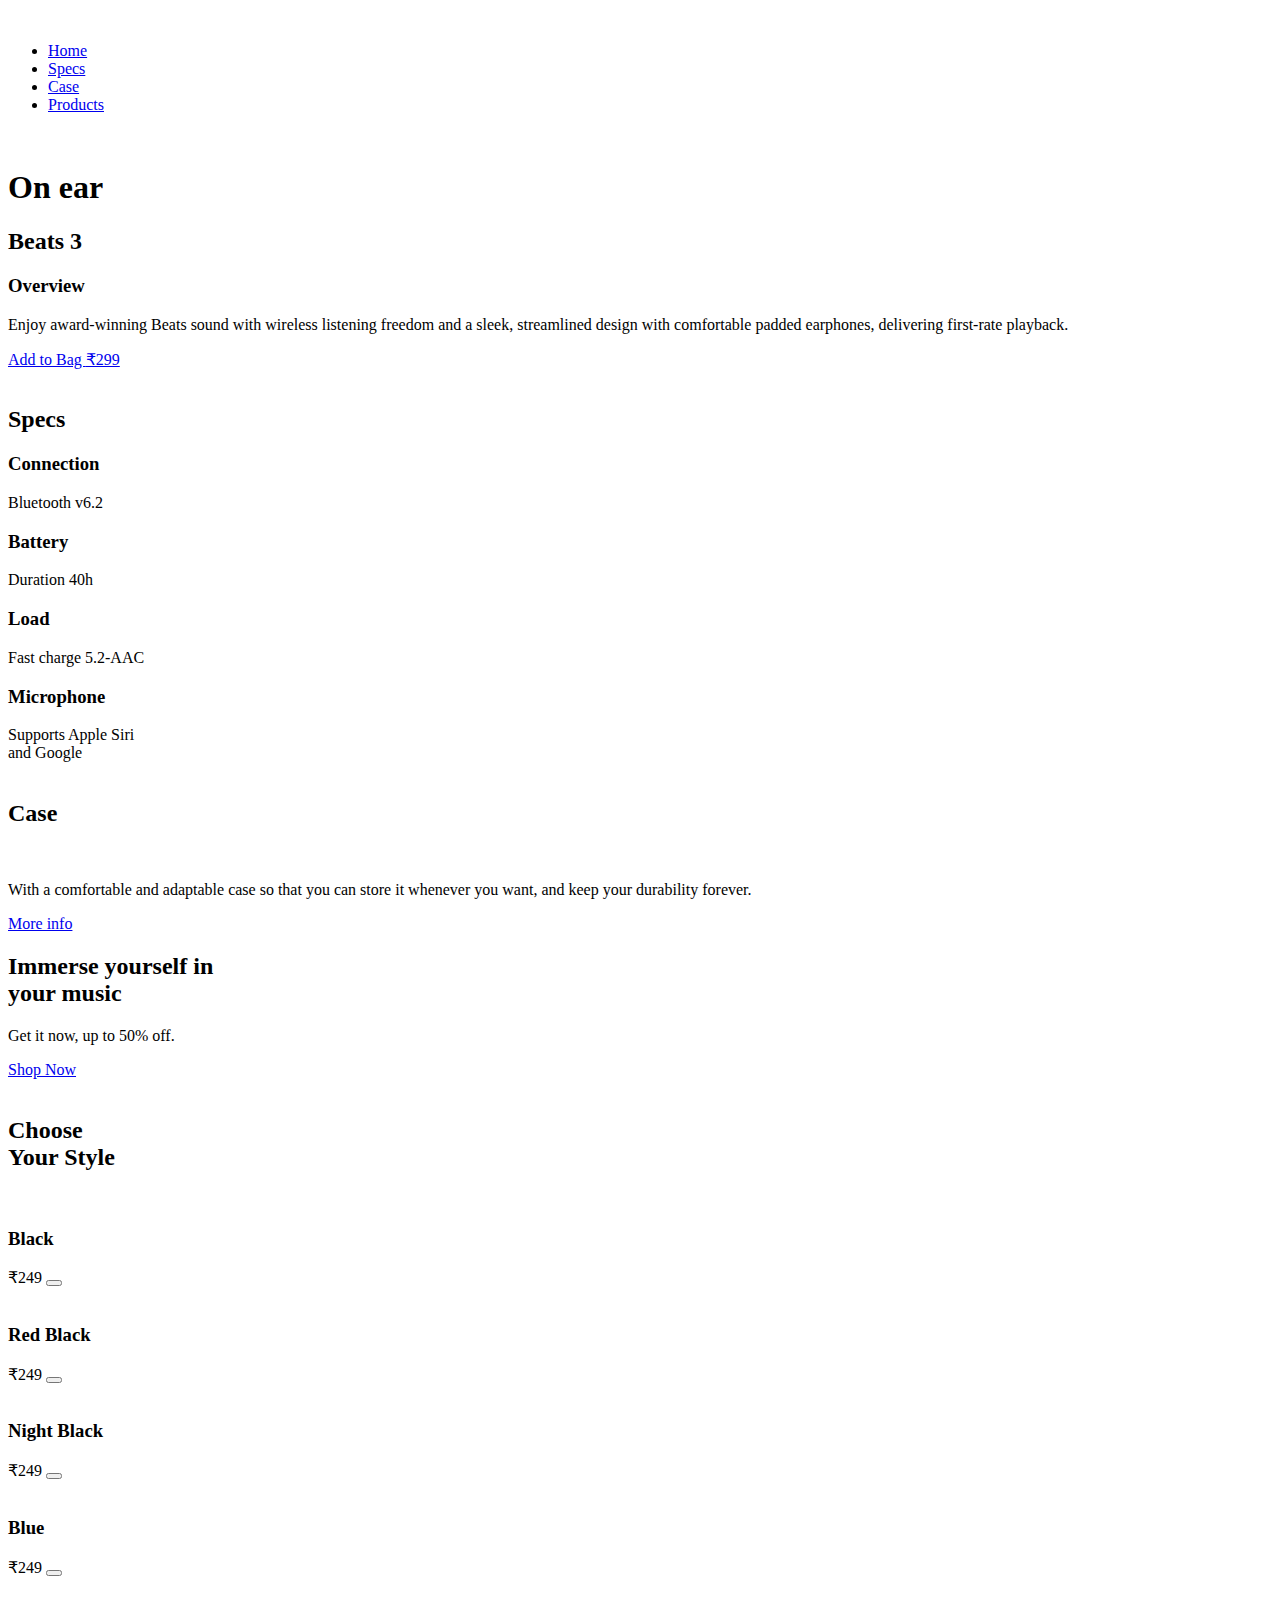
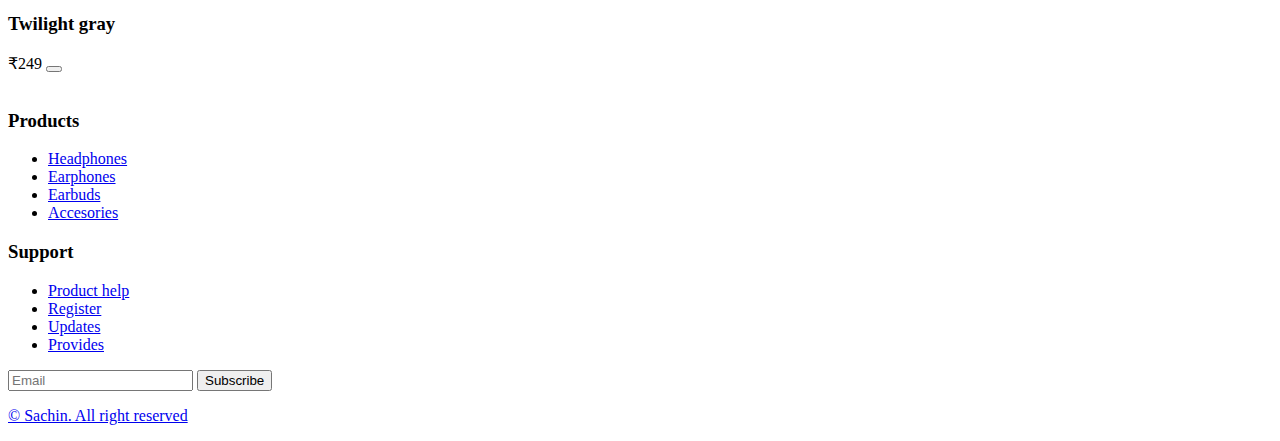
==== Landing Page/index.html @ 13a0cc2d "Add files via upload" ====
<!DOCTYPE html>
    <html lang="en">
    <head>
        <meta charset="UTF-8">
        <meta name="viewport" content="width=device-width, initial-scale=1.0">

        <!--=============== FAVICON ===============-->
        <link rel="shortcut icon" href="assets/img/favicon.png" type="image/x-icon">

        <!--=============== REMIX ICONS ===============-->
        <link href="https://cdn.jsdelivr.net/npm/remixicon@2.5.0/fonts/remixicon.css" rel="stylesheet">

        <!--=============== CSS ===============-->
        <link rel="stylesheet" href="assets/css/styles.css">

        <title>Responsive landing page headphones</title>
    </head>
    <body>
        <!--=============== HEADER ===============-->
        <header class="header" id="header">
            <nav class="nav container">
                <a href="#" class="nav__logo">
                    <img src="assets/img/logo.png" alt="">
                </a>

                <div class="nav__menu" id="nav-menu">
                    <ul class="nav__list">
                        <li class="nav__item">
                            <a href="#home" class="nav__link active-link">Home</a>
                        </li>
                        <li class="nav__item">
                            <a href="#specs" class="nav__link">Specs</a>
                        </li>
                        <li class="nav__item">
                            <a href="#case" class="nav__link">Case</a>
                        </li>
                        <li class="nav__item">
                            <a href="#products" class="nav__link">Products</a>
                        </li>
                    </ul>

                    <div class="nav__close" id="nav-close">
                        <i class="ri-close-line"></i>
                    </div>
                </div>

                <div class="nav__toggle" id="nav-toggle">
                    <i class="ri-function-line"></i>
                </div>
            </nav>
        </header>

        <main class="main">
            <!--=============== HOME ===============-->
            <section class="home section" id="home">
                <div class="home__container container grid">
                    <div>
                        <img src="assets/img/home.png" alt="" class="home__img">
                    </div>
                    
                    <div class="home__data">
                        <div class="home__header">
                            <h1 class="home__title">On ear</h1>
                            <h2 class="home__subtitle">Beats 3</h2>
                        </div>

                        <div class="home__footer">
                            <h3 class="home__title-description">Overview</h3>
                            <p class="home__description">Enjoy award-winning Beats sound with wireless listening freedom and a sleek, 
                                streamlined design with comfortable padded earphones, delivering first-rate playback.
                            </p>
                            <a href="#" class="button button--flex">
                                <span class="button--flex">
                                    <i class="ri-shopping-bag-line button__icon"></i> Add to Bag
                                </span>
                                <span class="home__price">₹299</span>
                            </a>
                        </div>
                    </div>
                </div>
            </section>
            
            <!--=============== SPONSOR ===============-->
            <section class="sponsor section">
                <div class="sponsor__container container grid">
                    <img src="assets/img/sponsor1.png" alt="" class="sponsor__img">
                    <img src="assets/img/sponsor2.png" alt="" class="sponsor__img">
                    <img src="assets/img/sponsor3.png" alt="" class="sponsor__img">
                    <img src="assets/img/sponsor4.png" alt="" class="sponsor__img">
                </div>
            </section>

            <!--=============== SPECS ===============-->
            <section class="specs section grid" id="specs">
                <h2 class="section__title section__title-gradient">Specs</h2>

                <div class="specs__container container grid">
                    <div class="specs__content grid">
                        <div class="specs__data">
                            <i class="ri-bluetooth-line specs__icon"></i>
                            <h3 class="specs__title">Connection</h3>
                            <span class="specs__subtitle">Bluetooth v6.2</span>
                        </div>
    
                        <div class="specs__data">
                            <i class="ri-battery-charge-line specs__icon"></i>
                            <h3 class="specs__title">Battery</h3>
                            <span class="specs__subtitle">Duration 40h</span>
                        </div>
    
                        <div class="specs__data">
                            <i class="ri-plug-line specs__icon"></i>
                            <h3 class="specs__title">Load</h3>
                            <span class="specs__subtitle">Fast charge 5.2-AAC</span>
                        </div>
    
                        <div class="specs__data">
                            <i class="ri-mic-line specs__icon"></i>
                            <h3 class="specs__title">Microphone</h3>
                            <span class="specs__subtitle">Supports Apple Siri <br> and Google</span>
                        </div>
                    </div>
                    
                    <div>
                        <img src="assets/img/specs.png" alt="" class="specs__img">
                    </div>
                </div>
            </section>

            <!--=============== CASE ===============-->
            <section class="case section grid" id="case">
                <h2 class="section__title section__title-gradient">Case</h2>

                <div class="case__container container grid">
                    <div>
                        <img src="assets/img/case.png" alt="" class="case__img">
                    </div>

                    <div class="case__data">
                        <p class="case__description">With a comfortable and adaptable case so that you can 
                            store it whenever you want, and keep your durability forever.
                        </p>
                        <a href="#" class="button button--flex">
                            <i class="ri-information-line button__icon"></i> More info
                        </a>
                    </div>
                </div>
            </section>

            <!--=============== DISCOUNT ===============-->
            <section class="discount section">
                <div class="discount__container container grid">
                    <div class="discount__animate">
                        <h2 class="discount__title">Immerse yourself in <br> your music</h2>
                        <p class="discount__description">Get it now, up to 50% off.</p>
                        <a href="#" class="button button--flex">
                            <i class="ri-shopping-bag-line button__icon"></i> Shop Now
                        </a>
                    </div>

                    <img src="assets/img/discount.png" alt="" class="discount__img">
                </div>
            </section>

            <!--=============== PRODUCTS ===============-->
            <section class="products section" id="products">
                <h2 class="section__title section__title-gradient products__line">
                    Choose <br> Your Style
                </h2>

                <div class="products__container container grid">
                    <article class="products__card">
                        <div class="products__content">
                            <img src="assets/img/product1.png" alt="" class="products__img">
    
                            <h3 class="products__title">Black</h3>
                            <span class="products__price">₹249</span>
    
                            <button class="button button--flex products__button">
                                <i class="ri-shopping-bag-line button__icon"></i>
                            </button>
                        </div>
                    </article>
                    <article class="products__card">
                        <div class="products__content">
                            <img src="assets/img/product2.png" alt="" class="products__img">
    
                            <h3 class="products__title">Red Black</h3>
                            <span class="products__price">₹249</span>
    
                            <button class="button button--flex products__button">
                                <i class="ri-shopping-bag-line button__icon"></i>
                            </button>
                        </div>
                    </article>
                    <article class="products__card">
                        <div class="products__content">
                            <img src="assets/img/product3.png" alt="" class="products__img">
    
                            <h3 class="products__title">Night Black</h3>
                            <span class="products__price">₹249</span>
    
                            <button class="button button--flex products__button">
                                <i class="ri-shopping-bag-line button__icon"></i>
                            </button>
                        </div>
                    </article>
                    <article class="products__card">
                        <div class="products__content">
                            <img src="assets/img/product4.png" alt="" class="products__img">
    
                            <h3 class="products__title">Blue</h3>
                            <span class="products__price">₹249</span>
    
                            <button class="button button--flex products__button">
                                <i class="ri-shopping-bag-line button__icon"></i>
                            </button>
                        </div>
                    </article>

                    <article class="products__card">
                        <div class="products__content">
                            <img src="assets/img/product5.png" alt="" class="products__img">
    
                            <h3 class="products__title">Twilight gray</h3>
                            <span class="products__price">₹249</span>
    
                            <button class="button button--flex products__button">
                                <i class="ri-shopping-bag-line button__icon"></i>
                            </button>
                        </div>
                    </article>
                </div>
            </section>
        </main>

        <!--=============== FOOTER ===============-->
        <footer class="footer section">
            <div class="footer__container container grid">
                <a href="#" class="footer__logo">
                    <img src="assets/img/logo.png" alt="">
                </a>
    
                <div class="footer__content">
                    <h3 class="footer__title">Products</h3>
    
                    <ul class="footer__links">
                        <li>
                            <a href="#" class="footer__link">Headphones</a>
                        </li>
                        <li>
                            <a href="#" class="footer__link">Earphones</a>
                        </li>
                        <li>
                            <a href="#" class="footer__link">Earbuds</a>
                        </li>
                        <li>
                            <a href="#" class="footer__link">Accesories</a>
                        </li>
                    </ul>
                </div>
    
                <div class="footer__content">
                    <h3 class="footer__title">Support</h3>
    
                    <ul class="footer__links">
                        <li>
                            <a href="#" class="footer__link">Product help</a>
                        </li>
                        <li>
                            <a href="#" class="footer__link">Register</a>
                        </li>
                        <li>
                            <a href="#" class="footer__link">Updates</a>
                        </li>
                        <li>
                            <a href="#" class="footer__link">Provides</a>
                        </li>
                    </ul>
                </div>
    
                <div class="footer__content">
                    <form action="" class="footer__form">
                        <input type="email" placeholder="Email" class="footer__input">
                        <button class="button button--flex">
                            <i class="ri-send-plane-line button__icon"></i> Subscribe
                        </button>
                    </form>
    
                    <div class="footer__social">
                        <a href="https://www.facebook.com/" target="_blank" class="footer__social-link">
                            <i class="ri-facebook-fill"></i>
                        </a>
                        <a href="https://www.instagram.com/" target="_blank" class="footer__social-link">
                            <i class="ri-instagram-line"></i>
                        </a>
                        <a href="https://x.com/" target="_blank" class="footer__social-link">
                            <i class="ri-twitter-line"></i>
                        </a>
                    </div>
                </div>
            </div>

            <p class="footer__copy">
                <a href="#" target="_blank" class="footer__copy-link">&#169; Sachin. All right reserved</a>
            </p>
        </footer>

        <!--=============== SCROLL UP ===============-->
        <a href="#" class="scrollup" id="scroll-up">
            <i class="ri-arrow-up-s-line scrollup__icon"></i>
        </a>
        
        <!--=============== SCROLL REVEAL ===============-->
        <script src="https://unpkg.com/scrollreveal"></script>

        <!--=============== MAIN JS ===============-->
        <script src="assets/js/main.js"></script>
    </body>
</html>
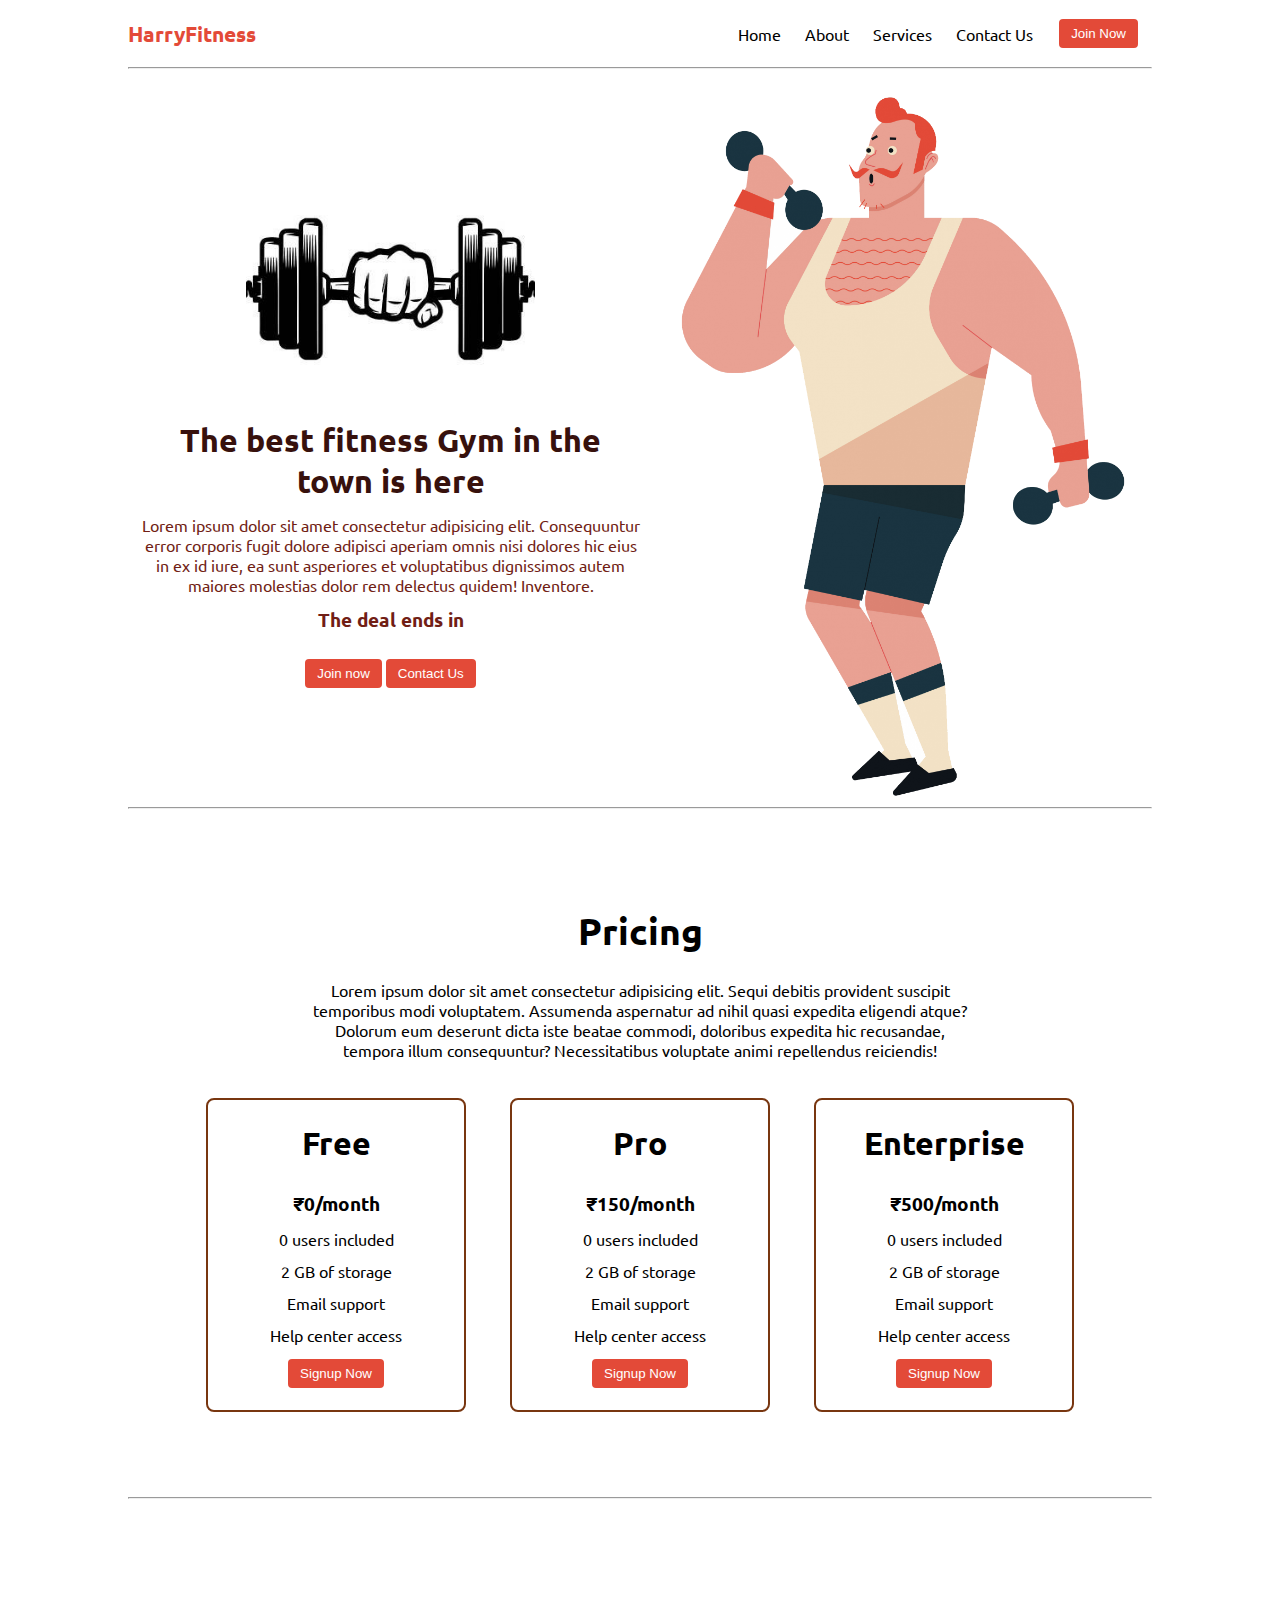
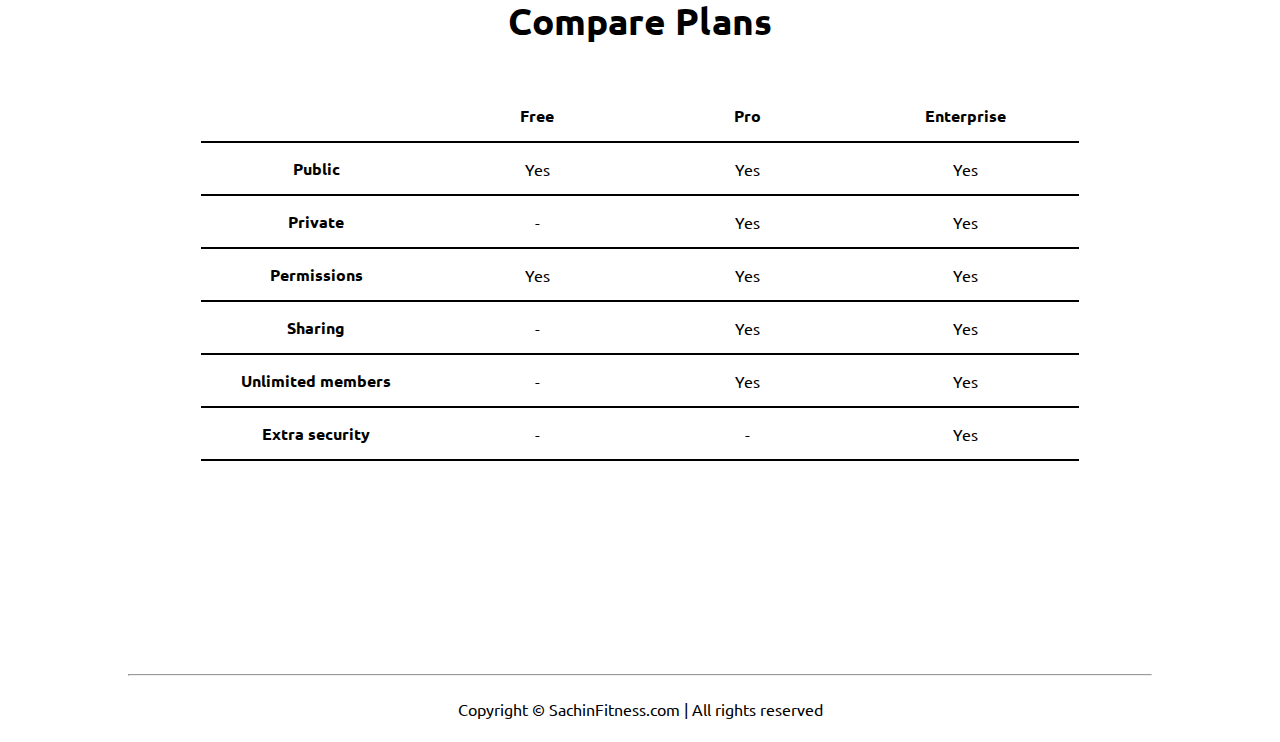
==== commit 99d9953b: "Add files via upload" ====
--- a/Landing Page/index.html
+++ b/Landing Page/index.html
@@ -1,320 +1,161 @@
 <!DOCTYPE html>
-    <html lang="en">
-    <head>
-        <meta charset="UTF-8">
-        <meta name="viewport" content="width=device-width, initial-scale=1.0">
+<html lang="en">
 
-        <!--=============== FAVICON ===============-->
-        <link rel="shortcut icon" href="assets/img/favicon.png" type="image/x-icon">
+<head>
+    <meta charset="UTF-8">
+    <meta http-equiv="X-UA-Compatible" content="IE=edge">
+    <meta name="viewport" content="width=device-width, initial-scale=1.0">
+    <title>SachinFitness - The best fitness gym in the town</title>
+    <link rel="stylesheet" href="style.css">
+    <script src="timer.js"></script>
+    <link rel="stylesheet" href="utils.css">
+</head>
 
-        <!--=============== REMIX ICONS ===============-->
-        <link href="https://cdn.jsdelivr.net/npm/remixicon@2.5.0/fonts/remixicon.css" rel="stylesheet">
-
-        <!--=============== CSS ===============-->
-        <link rel="stylesheet" href="assets/css/styles.css">
-
-        <title>Responsive landing page headphones</title>
-    </head>
-    <body>
-        <!--=============== HEADER ===============-->
-        <header class="header" id="header">
-            <nav class="nav container">
-                <a href="#" class="nav__logo">
-                    <img src="assets/img/logo.png" alt="">
-                </a>
-
-                <div class="nav__menu" id="nav-menu">
-                    <ul class="nav__list">
-                        <li class="nav__item">
-                            <a href="#home" class="nav__link active-link">Home</a>
-                        </li>
-                        <li class="nav__item">
-                            <a href="#specs" class="nav__link">Specs</a>
-                        </li>
-                        <li class="nav__item">
-                            <a href="#case" class="nav__link">Case</a>
-                        </li>
-                        <li class="nav__item">
-                            <a href="#products" class="nav__link">Products</a>
-                        </li>
-                    </ul>
-
-                    <div class="nav__close" id="nav-close">
-                        <i class="ri-close-line"></i>
+<body class='overflow-x-hidden'>
+    <div class="container mx-auto">
+        <header>
+            <nav class="flex justify-between">
+                <div class="logo font-bold flex items-center text-blue">HarryFitness</div>
+                <ul class="navbar flex items-center">
+                    <li>Home</li>
+                    <li>About</li>
+                    <li>Services</li>
+                    <li>Contact Us</li>
+                    <li><button class="btn">Join Now</button></li>
+                </ul>
+            </nav>
+            <hr>
+        </header>
+        <main class="min-h-screen">
+            <section class="section1">
+                <div class="flex">
+                    <div class="topleft flex flex-col justify-center px-2">
+                        <div class=" text-center">
+                            <img class="dumbellimg" src="dumbell.png" alt="">
+                        </div>
+                        <h1 class="my-1 text-center">The best fitness Gym in the town is here</h1>
+                        <p class=" text-center">Lorem ipsum dolor sit amet consectetur adipisicing elit. Consequuntur
+                            error corporis fugit dolore adipisci aperiam omnis nisi dolores hic eius in ex id iure, ea
+                            sunt asperiores et voluptatibus dignissimos autem maiores molestias dolor rem delectus
+                            quidem! Inventore.</p>
+                            <!-- Display the countdown timer in an element -->
+                            <p class="deal text-center">The deal ends in <span id="demo"></span></p>
+                            <div class="buttons">
+                                <button class="btn">Join now</button>
+                                <button class="btn">Contact Us</button>
+                            </div>
                     </div>
-                </div>
-
-                <div class="nav__toggle" id="nav-toggle">
-                    <i class="ri-function-line"></i>
-                </div>
-            </nav>
-        </header>
-
-        <main class="main">
-            <!--=============== HOME ===============-->
-            <section class="home section" id="home">
-                <div class="home__container container grid">
-                    <div>
-                        <img src="assets/img/home.png" alt="" class="home__img">
-                    </div>
-                    
-                    <div class="home__data">
-                        <div class="home__header">
-                            <h1 class="home__title">On ear</h1>
-                            <h2 class="home__subtitle">Beats 3</h2>
-                        </div>
-
-                        <div class="home__footer">
-                            <h3 class="home__title-description">Overview</h3>
-                            <p class="home__description">Enjoy award-winning Beats sound with wireless listening freedom and a sleek, 
-                                streamlined design with comfortable padded earphones, delivering first-rate playback.
-                            </p>
-                            <a href="#" class="button button--flex">
-                                <span class="button--flex">
-                                    <i class="ri-shopping-bag-line button__icon"></i> Add to Bag
-                                </span>
-                                <span class="home__price">₹299</span>
-                            </a>
-                        </div>
+                    <div class="topright flex justify-center">
+                        <img class="gymimg" src="gym.png" alt="">
                     </div>
                 </div>
             </section>
-            
-            <!--=============== SPONSOR ===============-->
-            <section class="sponsor section">
-                <div class="sponsor__container container grid">
-                    <img src="assets/img/sponsor1.png" alt="" class="sponsor__img">
-                    <img src="assets/img/sponsor2.png" alt="" class="sponsor__img">
-                    <img src="assets/img/sponsor3.png" alt="" class="sponsor__img">
-                    <img src="assets/img/sponsor4.png" alt="" class="sponsor__img">
+            <hr>
+            <section class="section2">
+                <h1 class="text-center my-2">Pricing</h1>
+                <p class="my-2">Lorem ipsum dolor sit amet consectetur adipisicing elit. Sequi debitis provident
+                    suscipit temporibus modi voluptatem. Assumenda aspernatur ad nihil quasi expedita eligendi atque?
+                    Dolorum eum deserunt dicta iste beatae commodi, doloribus expedita hic recusandae, tempora illum
+                    consequuntur? Necessitatibus voluptate animi repellendus reiciendis!</p>
+                <div class="boxes flex justify-center">
+                    <div class="box">
+                        <h2>Free</h2>
+                        <ul>
+                            <li class="highlighted">₹0/month</li>
+                            <li>0 users included</li>
+                            <li>2 GB of storage</li>
+                            <li>Email support</li>
+                            <li>Help center access</li>
+                            <li><button class="btn">Signup Now</button></li>
+                        </ul>
+                    </div>
+                    <div class="box">
+                        <h2>Pro</h2>
+                        <ul>
+                            <li class="highlighted">₹150/month</li>
+                            <li>0 users included</li>
+                            <li>2 GB of storage</li>
+                            <li>Email support</li>
+                            <li>Help center access</li>
+                            <li><button class="btn">Signup Now</button></li>
+                        </ul>
+                    </div>
+                    <div class="box">
+                        <h2>Enterprise</h2>
+                        <ul>
+                            <li class="highlighted">₹500/month</li>
+                            <li>0 users included</li>
+                            <li>2 GB of storage</li>
+                            <li>Email support</li>
+                            <li>Help center access</li>
+                            <li><button class="btn">Signup Now</button></li>
+                        </ul>
+                    </div>
+
                 </div>
             </section>
-
-            <!--=============== SPECS ===============-->
-            <section class="specs section grid" id="specs">
-                <h2 class="section__title section__title-gradient">Specs</h2>
-
-                <div class="specs__container container grid">
-                    <div class="specs__content grid">
-                        <div class="specs__data">
-                            <i class="ri-bluetooth-line specs__icon"></i>
-                            <h3 class="specs__title">Connection</h3>
-                            <span class="specs__subtitle">Bluetooth v6.2</span>
-                        </div>
-    
-                        <div class="specs__data">
-                            <i class="ri-battery-charge-line specs__icon"></i>
-                            <h3 class="specs__title">Battery</h3>
-                            <span class="specs__subtitle">Duration 40h</span>
-                        </div>
-    
-                        <div class="specs__data">
-                            <i class="ri-plug-line specs__icon"></i>
-                            <h3 class="specs__title">Load</h3>
-                            <span class="specs__subtitle">Fast charge 5.2-AAC</span>
-                        </div>
-    
-                        <div class="specs__data">
-                            <i class="ri-mic-line specs__icon"></i>
-                            <h3 class="specs__title">Microphone</h3>
-                            <span class="specs__subtitle">Supports Apple Siri <br> and Google</span>
-                        </div>
-                    </div>
-                    
-                    <div>
-                        <img src="assets/img/specs.png" alt="" class="specs__img">
-                    </div>
-                </div>
+            <hr>
+            <section class="section3">
+                <h1 class="text-center my-2">Compare Plans</h1>
+                <div class="container plantable">
+                    <table class="table text-center">
+                      <thead>
+                        <tr>
+                          <th></th><th>Free</th>
+                          <th>Pro</th>
+                          <th>Enterprise</th>
+                        </tr>
+                      </thead>
+                      <tbody>
+                        <tr>
+                          <th scope="row" class="text-start">Public</th>
+                          <td>Yes</svg></td>
+                          <td>Yes</svg></td>
+                          <td>Yes</svg></td>
+                        </tr>
+                        <tr>
+                          <th scope="row" class="text-start">Private</th>
+                          <td>-</td>
+                          <td>Yes</svg></td>
+                          <td>Yes</svg></td>
+                        </tr>
+                      </tbody>
+              
+                      <tbody>
+                        <tr>
+                          <th scope="row" class="text-start">Permissions</th>
+                          <td>Yes</svg></td>
+                          <td>Yes</svg></td>
+                          <td>Yes</svg></td>
+                        </tr>
+                        <tr>
+                          <th scope="row" class="text-start">Sharing</th>
+                          <td>-</td>
+                          <td>Yes</svg></td>
+                          <td>Yes</svg></td>
+                        </tr>
+                        <tr>
+                          <th scope="row" class="text-start">Unlimited members</th>
+                          <td>-</td>
+                          <td>Yes</svg></td>
+                          <td>Yes</svg></td>
+                        </tr>
+                        <tr>
+                          <th scope="row" class="text-start">Extra security</th>
+                          <td>-</td>
+                          <td>-</td>
+                          <td>Yes</svg></td>
+                        </tr>
+                      </tbody>
+                    </table>
             </section>
-
-            <!--=============== CASE ===============-->
-            <section class="case section grid" id="case">
-                <h2 class="section__title section__title-gradient">Case</h2>
-
-                <div class="case__container container grid">
-                    <div>
-                        <img src="assets/img/case.png" alt="" class="case__img">
-                    </div>
-
-                    <div class="case__data">
-                        <p class="case__description">With a comfortable and adaptable case so that you can 
-                            store it whenever you want, and keep your durability forever.
-                        </p>
-                        <a href="#" class="button button--flex">
-                            <i class="ri-information-line button__icon"></i> More info
-                        </a>
-                    </div>
-                </div>
-            </section>
-
-            <!--=============== DISCOUNT ===============-->
-            <section class="discount section">
-                <div class="discount__container container grid">
-                    <div class="discount__animate">
-                        <h2 class="discount__title">Immerse yourself in <br> your music</h2>
-                        <p class="discount__description">Get it now, up to 50% off.</p>
-                        <a href="#" class="button button--flex">
-                            <i class="ri-shopping-bag-line button__icon"></i> Shop Now
-                        </a>
-                    </div>
-
-                    <img src="assets/img/discount.png" alt="" class="discount__img">
-                </div>
-            </section>
-
-            <!--=============== PRODUCTS ===============-->
-            <section class="products section" id="products">
-                <h2 class="section__title section__title-gradient products__line">
-                    Choose <br> Your Style
-                </h2>
-
-                <div class="products__container container grid">
-                    <article class="products__card">
-                        <div class="products__content">
-                            <img src="assets/img/product1.png" alt="" class="products__img">
-    
-                            <h3 class="products__title">Black</h3>
-                            <span class="products__price">₹249</span>
-    
-                            <button class="button button--flex products__button">
-                                <i class="ri-shopping-bag-line button__icon"></i>
-                            </button>
-                        </div>
-                    </article>
-                    <article class="products__card">
-                        <div class="products__content">
-                            <img src="assets/img/product2.png" alt="" class="products__img">
-    
-                            <h3 class="products__title">Red Black</h3>
-                            <span class="products__price">₹249</span>
-    
-                            <button class="button button--flex products__button">
-                                <i class="ri-shopping-bag-line button__icon"></i>
-                            </button>
-                        </div>
-                    </article>
-                    <article class="products__card">
-                        <div class="products__content">
-                            <img src="assets/img/product3.png" alt="" class="products__img">
-    
-                            <h3 class="products__title">Night Black</h3>
-                            <span class="products__price">₹249</span>
-    
-                            <button class="button button--flex products__button">
-                                <i class="ri-shopping-bag-line button__icon"></i>
-                            </button>
-                        </div>
-                    </article>
-                    <article class="products__card">
-                        <div class="products__content">
-                            <img src="assets/img/product4.png" alt="" class="products__img">
-    
-                            <h3 class="products__title">Blue</h3>
-                            <span class="products__price">₹249</span>
-    
-                            <button class="button button--flex products__button">
-                                <i class="ri-shopping-bag-line button__icon"></i>
-                            </button>
-                        </div>
-                    </article>
-
-                    <article class="products__card">
-                        <div class="products__content">
-                            <img src="assets/img/product5.png" alt="" class="products__img">
-    
-                            <h3 class="products__title">Twilight gray</h3>
-                            <span class="products__price">₹249</span>
-    
-                            <button class="button button--flex products__button">
-                                <i class="ri-shopping-bag-line button__icon"></i>
-                            </button>
-                        </div>
-                    </article>
-                </div>
-            </section>
+            <hr>
         </main>
-
-        <!--=============== FOOTER ===============-->
-        <footer class="footer section">
-            <div class="footer__container container grid">
-                <a href="#" class="footer__logo">
-                    <img src="assets/img/logo.png" alt="">
-                </a>
-    
-                <div class="footer__content">
-                    <h3 class="footer__title">Products</h3>
-    
-                    <ul class="footer__links">
-                        <li>
-                            <a href="#" class="footer__link">Headphones</a>
-                        </li>
-                        <li>
-                            <a href="#" class="footer__link">Earphones</a>
-                        </li>
-                        <li>
-                            <a href="#" class="footer__link">Earbuds</a>
-                        </li>
-                        <li>
-                            <a href="#" class="footer__link">Accesories</a>
-                        </li>
-                    </ul>
-                </div>
-    
-                <div class="footer__content">
-                    <h3 class="footer__title">Support</h3>
-    
-                    <ul class="footer__links">
-                        <li>
-                            <a href="#" class="footer__link">Product help</a>
-                        </li>
-                        <li>
-                            <a href="#" class="footer__link">Register</a>
-                        </li>
-                        <li>
-                            <a href="#" class="footer__link">Updates</a>
-                        </li>
-                        <li>
-                            <a href="#" class="footer__link">Provides</a>
-                        </li>
-                    </ul>
-                </div>
-    
-                <div class="footer__content">
-                    <form action="" class="footer__form">
-                        <input type="email" placeholder="Email" class="footer__input">
-                        <button class="button button--flex">
-                            <i class="ri-send-plane-line button__icon"></i> Subscribe
-                        </button>
-                    </form>
-    
-                    <div class="footer__social">
-                        <a href="https://www.facebook.com/" target="_blank" class="footer__social-link">
-                            <i class="ri-facebook-fill"></i>
-                        </a>
-                        <a href="https://www.instagram.com/" target="_blank" class="footer__social-link">
-                            <i class="ri-instagram-line"></i>
-                        </a>
-                        <a href="https://x.com/" target="_blank" class="footer__social-link">
-                            <i class="ri-twitter-line"></i>
-                        </a>
-                    </div>
-                </div>
-            </div>
-
-            <p class="footer__copy">
-                <a href="#" target="_blank" class="footer__copy-link">&#169; Sachin. All right reserved</a>
-            </p>
+        <footer>
+            Copyright &copy; SachinFitness.com | All rights reserved
         </footer>
 
-        <!--=============== SCROLL UP ===============-->
-        <a href="#" class="scrollup" id="scroll-up">
-            <i class="ri-arrow-up-s-line scrollup__icon"></i>
-        </a>
-        
-        <!--=============== SCROLL REVEAL ===============-->
-        <script src="https://unpkg.com/scrollreveal"></script>
+    </div>
+</body>
 
-        <!--=============== MAIN JS ===============-->
-        <script src="assets/js/main.js"></script>
-    </body>
 </html>--- a/Landing Page/style.css
+++ b/Landing Page/style.css
@@ -0,0 +1,139 @@
+@import url('https://fonts.googleapis.com/css2?family=Ubuntu:wght@300&display=swap');
+
+*{
+    margin: 0;
+    padding: 0;
+}
+
+.container{
+    max-width: 80vw;
+    font-family: 'Ubuntu', sans-serif;
+}
+
+.navbar{
+    display: flex;
+    height: 67px;
+}
+.navbar li{
+    list-style: none;
+    margin: 0 12px;
+}
+
+.topleft{
+    width: 50%;
+}
+
+.topright{ 
+    width: 50%;
+}
+
+.section1{
+   max-height: 100vh; 
+   color: #711e15;
+}
+
+.section1 h1{
+    color: #37110d;
+    font-size: 2rem;
+}
+
+.logo{
+    font-size: 1.3rem;
+}
+
+.dumbellimg{
+    width: 289px;
+}
+
+.topright .gymimg{
+    width: 466px;
+}
+
+.section2{
+    padding: 73px;
+}
+
+.section2 h1{
+    font-size: 2.3rem;
+}
+
+.section2 p{
+    padding: 0 8vw;
+    text-align: center;
+}
+
+.box{
+    padding: 8px 0;
+    margin: 12px 22px;
+    min-width: 20vw;
+    border: 2px solid rgb(120, 54, 16);
+    border-radius: 8px;
+    text-align: center;
+}
+
+.box h2{
+    font-size: 2rem;
+    padding: 15px 0;
+}
+
+.highlighted{
+    font-size: 1.2rem;
+    font-weight: bolder;
+}
+
+.box ul{
+    list-style-type: none;
+}
+
+.box ul li{
+   margin: 12px 2px;
+}
+
+.plantable{
+    display: flex;
+    justify-content: center;
+    align-items: center;
+}
+
+.section3 table{
+    width: 100%;
+    margin-bottom: 140px;
+    margin-top: 20px;
+    border-collapse: collapse;
+}
+
+.section3 table th{ 
+    width: 23vw; 
+    border-bottom: 2px solid black;
+    padding: 15px 0;
+} 
+
+.section3 table td{   
+    border-bottom: 2px solid black; 
+} 
+ 
+
+.section3 h1{
+    font-size: 2.3rem;
+}
+
+.section3{
+    padding: 73px;
+}
+
+footer{
+    padding: 23px;
+    text-align: center;
+}
+.buttons{
+    display: flex;
+    justify-content: center;
+    align-items: center;
+    margin: 12px;
+}
+
+.deal{
+    font-size: 1.2rem;
+    font-weight: bolder;
+    margin: 12px 0;
+}--- a/Landing Page/utils.css
+++ b/Landing Page/utils.css
@@ -0,0 +1,72 @@
+.min-h-screen{
+    min-height: 100vh;
+}
+
+.bg-red{
+    background-color: red;
+}
+
+.mx-auto{
+    margin-left: auto;
+    margin-right: auto;
+}
+
+.flex{
+    display: flex;
+}
+
+.items-center{
+    align-items: center;
+}
+
+.justify-between{
+    justify-content: space-between;
+}
+
+.justify-center{
+    justify-content: center;
+}
+
+.flex-col{
+    flex-direction: column;
+}
+
+.font-bold{
+    font-weight: bolder;
+}
+
+.my-1{
+    margin-top: 13px;
+    margin-bottom: 13px;
+}
+
+.my-2{
+    margin-top: 26px;
+    margin-bottom: 26px;
+}
+
+.px-2{
+    padding-left: 13px;
+    padding-right: 13px;
+}
+
+.text-blue{
+    color: rgb(227 74 56);;
+}
+
+.btn{
+    padding:7px 12px;
+    border: 2px solid white;
+    border-radius: 6px;
+    cursor: pointer;
+    color: white;
+    background-color: rgb(227 74 56);;
+}
+
+.overflow-x-hidden{
+    overflow-x: hidden;
+}
+
+.text-center{
+    text-align: center;
+}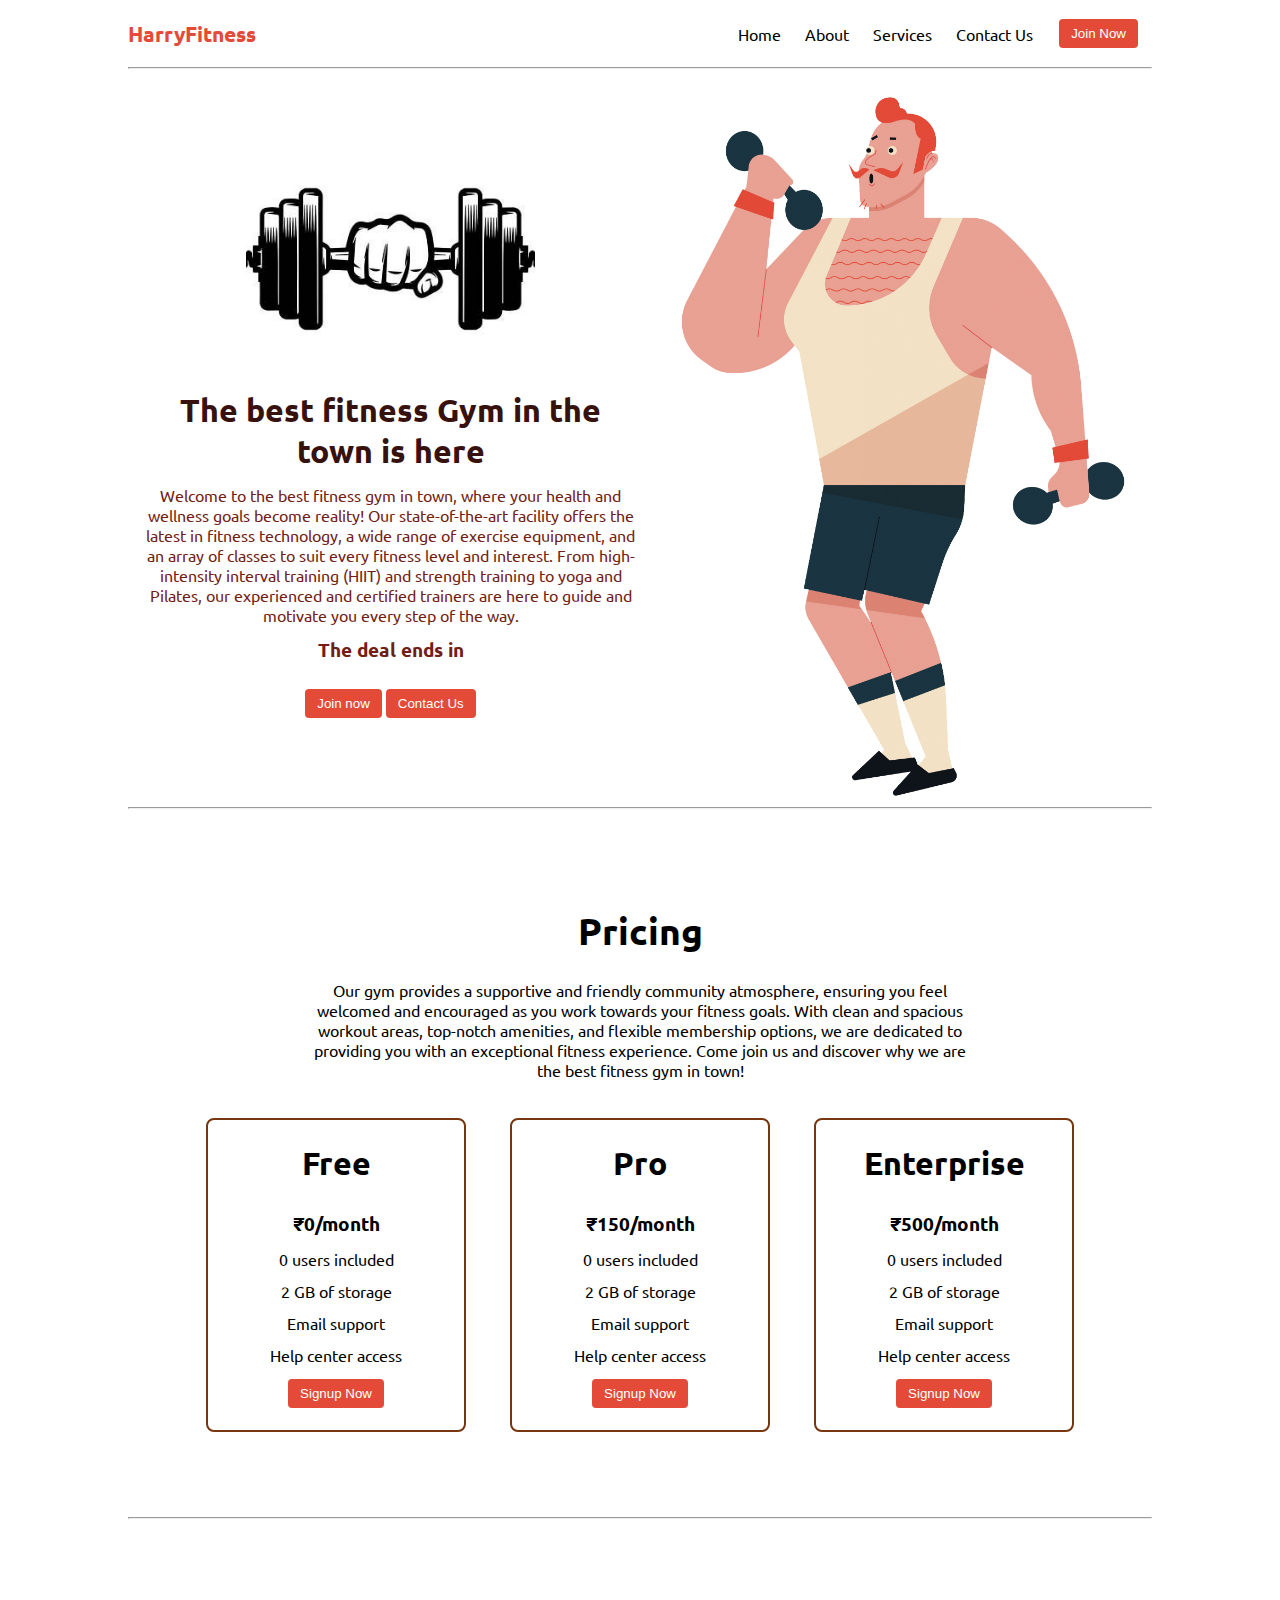
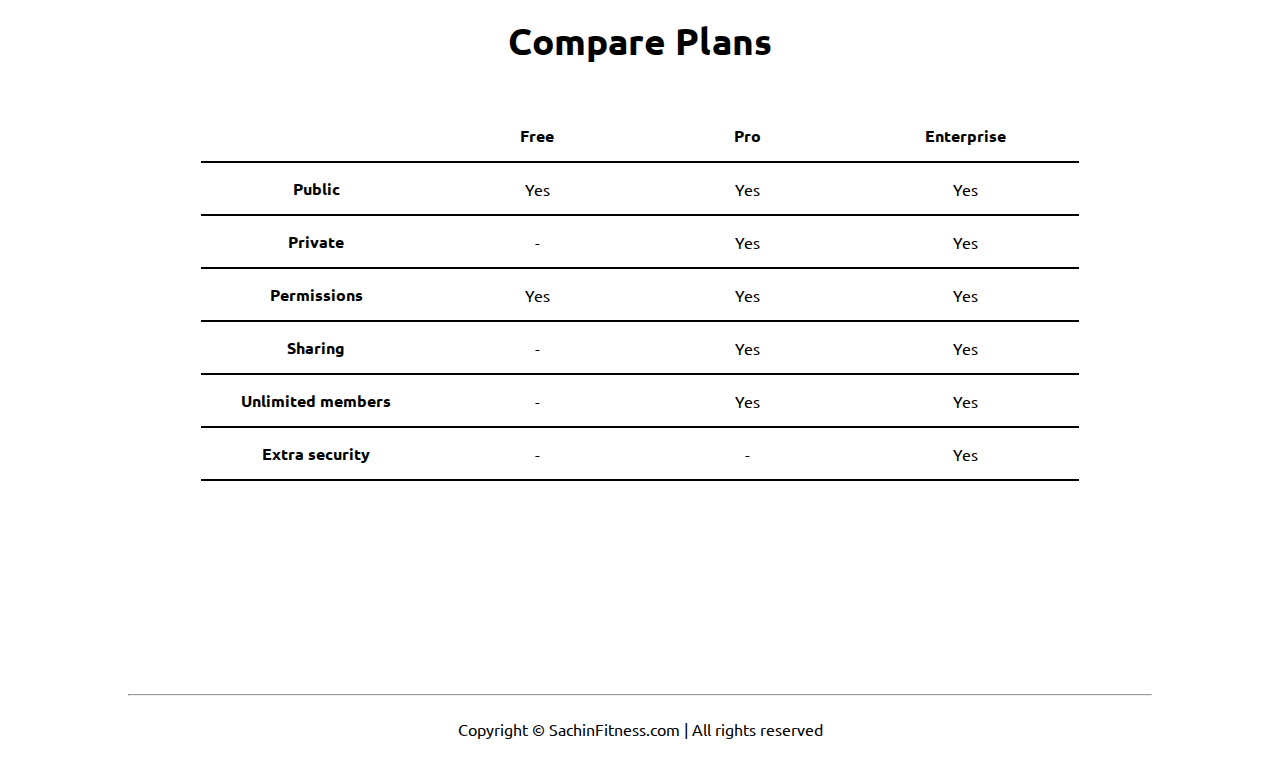
==== commit 1cac7cf6: "Update index.html" ====
--- a/Landing Page/index.html
+++ b/Landing Page/index.html
@@ -34,10 +34,7 @@
                             <img class="dumbellimg" src="dumbell.png" alt="">
                         </div>
                         <h1 class="my-1 text-center">The best fitness Gym in the town is here</h1>
-                        <p class=" text-center">Lorem ipsum dolor sit amet consectetur adipisicing elit. Consequuntur
-                            error corporis fugit dolore adipisci aperiam omnis nisi dolores hic eius in ex id iure, ea
-                            sunt asperiores et voluptatibus dignissimos autem maiores molestias dolor rem delectus
-                            quidem! Inventore.</p>
+                        <p class=" text-center">Welcome to the best fitness gym in town, where your health and wellness goals become reality! Our state-of-the-art facility offers the latest in fitness technology, a wide range of exercise equipment, and an array of classes to suit every fitness level and interest. From high-intensity interval training (HIIT) and strength training to yoga and Pilates, our experienced and certified trainers are here to guide and motivate you every step of the way.</p>
                             <!-- Display the countdown timer in an element -->
                             <p class="deal text-center">The deal ends in <span id="demo"></span></p>
                             <div class="buttons">
@@ -53,10 +50,7 @@
             <hr>
             <section class="section2">
                 <h1 class="text-center my-2">Pricing</h1>
-                <p class="my-2">Lorem ipsum dolor sit amet consectetur adipisicing elit. Sequi debitis provident
-                    suscipit temporibus modi voluptatem. Assumenda aspernatur ad nihil quasi expedita eligendi atque?
-                    Dolorum eum deserunt dicta iste beatae commodi, doloribus expedita hic recusandae, tempora illum
-                    consequuntur? Necessitatibus voluptate animi repellendus reiciendis!</p>
+                <p class="my-2">Our gym provides a supportive and friendly community atmosphere, ensuring you feel welcomed and encouraged as you work towards your fitness goals. With clean and spacious workout areas, top-notch amenities, and flexible membership options, we are dedicated to providing you with an exceptional fitness experience. Come join us and discover why we are the best fitness gym in town!</p>
                 <div class="boxes flex justify-center">
                     <div class="box">
                         <h2>Free</h2>
@@ -158,4 +152,4 @@
     </div>
 </body>
 
-</html>+</html>
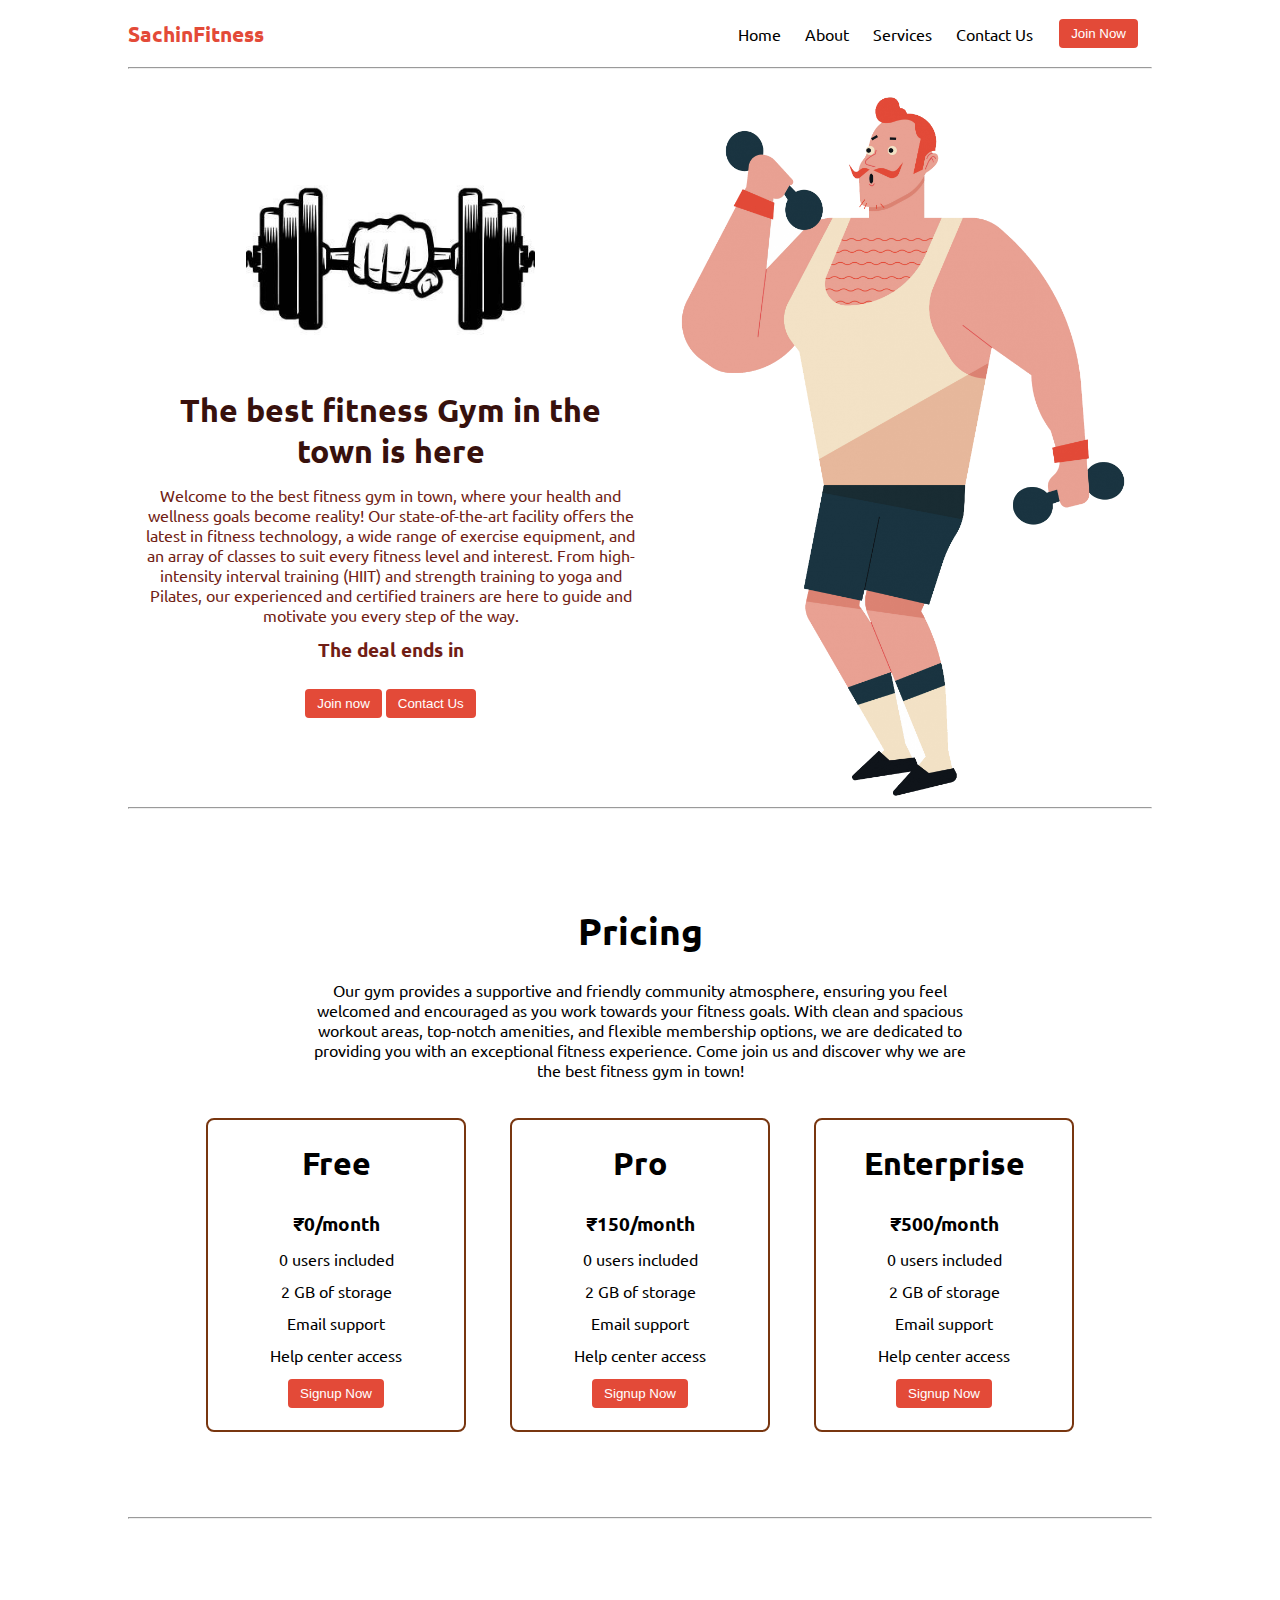
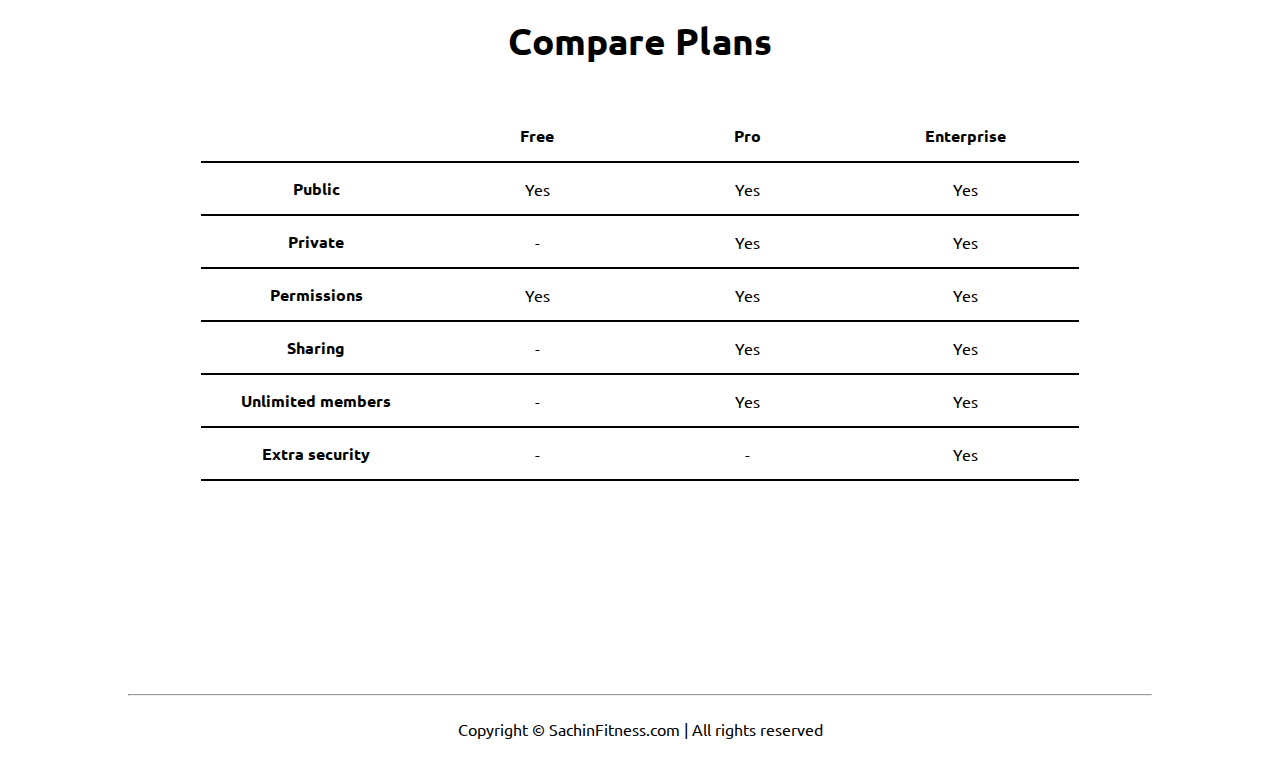
==== commit e08d1d13: "Update index.html" ====
--- a/Landing Page/index.html
+++ b/Landing Page/index.html
@@ -15,7 +15,7 @@
     <div class="container mx-auto">
         <header>
             <nav class="flex justify-between">
-                <div class="logo font-bold flex items-center text-blue">HarryFitness</div>
+                <div class="logo font-bold flex items-center text-blue">SachinFitness</div>
                 <ul class="navbar flex items-center">
                     <li>Home</li>
                     <li>About</li>
